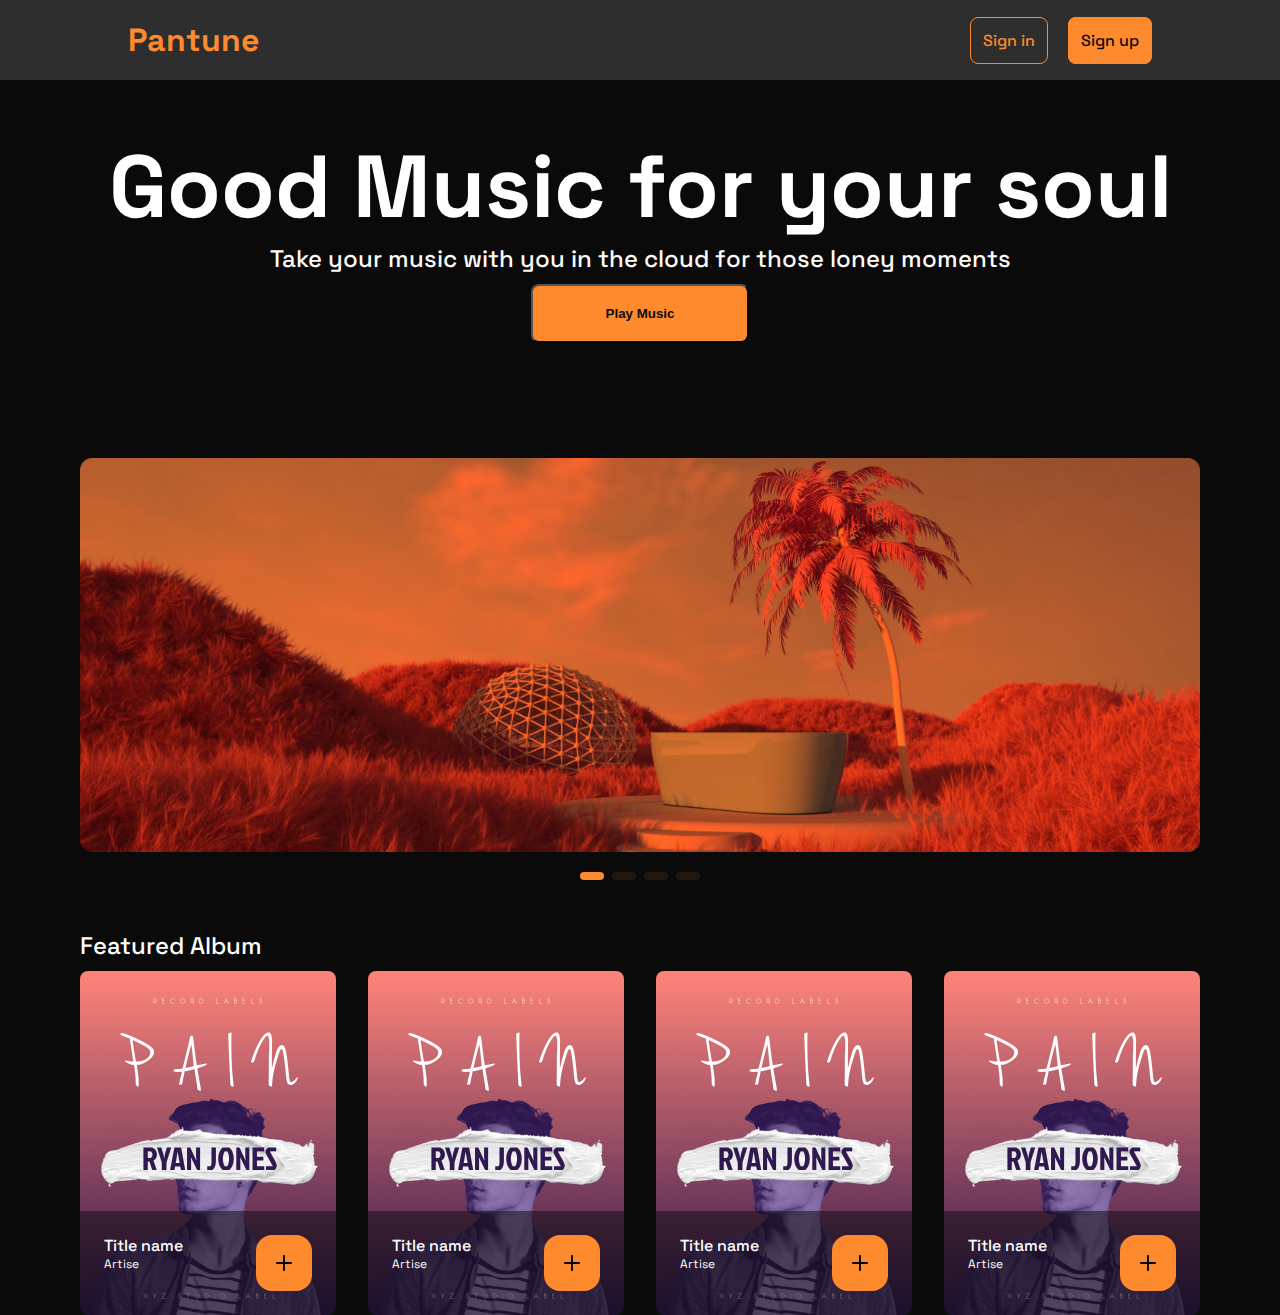
==== index.html @ e86602b0 "All files added" ====
<!DOCTYPE html>
<html lang="en">
  <head>
    <meta charset="UTF-8" />
    <meta http-equiv="X-UA-Compatible" content="IE=edge" />
    <meta name="viewport" content="width=device-width, initial-scale=1.0" />
    <link rel="stylesheet" href="styles/style.css" />
    <title>Pantune</title>
  </head>
  <body>
    <nav class="nav-bar">
      <div class="nav-title">Pantune</div>
      <div class="nav-btn">
        <a href="signin.html" class="btn-1">Sign in</a>
        <a href="signup.html" class="btn-2">Sign up</a>
      </div>
    </nav>
    <header class="heading-container">
      <div class="title-container">
        <h1 class="heading-text">Good Music for your soul</h1>
        <p class="heading-desc">
          Take your music with you in the cloud for those loney moments
        </p>
      </div>
      <div class="btn-container">
        <button class="heading-btn">Play Music</button>
      </div>
    </header>
    <div class="slider-div">
      <img
        id="slide-image"
        class="slide-image"
        src="/images/Slider.png"
        alt="slide-image-1"
      />
      <div id="indicator-container">
        <div class="active-slider"></div>
        <div class="slide-indicator"></div>
        <div class="slide-indicator"></div>
        <div class="slide-indicator"></div>
      </div>
    </div>
    <section id="featured-section">
      <div class="section-container">
        <div class="section-title">Featured Album</div>
        <div class="section-card">
          <div class="card-item">
            <div class="overlay">
              <div class="overlay-text">
                <p class="title">Title name</p>
                <p class="artise">Artise</p>
              </div>
              <div class="overlay-icon">
                <svg
                  width="16"
                  height="16"
                  viewBox="0 0 16 16"
                  fill="none"
                  xmlns="http://www.w3.org/2000/svg"
                >
                  <path
                    id="Vector"
                    d="M15 7H9V1C9 0.734784 8.89464 0.48043 8.70711 0.292893C8.51957 0.105357 8.26522 0 8 0C7.73478 0 7.48043 0.105357 7.29289 0.292893C7.10536 0.48043 7 0.734784 7 1V7H1C0.734784 7 0.48043 7.10536 0.292893 7.29289C0.105357 7.48043 0 7.73478 0 8C0 8.26522 0.105357 8.51957 0.292893 8.70711C0.48043 8.89464 0.734784 9 1 9H7V15C7 15.2652 7.10536 15.5196 7.29289 15.7071C7.48043 15.8946 7.73478 16 8 16C8.26522 16 8.51957 15.8946 8.70711 15.7071C8.89464 15.5196 9 15.2652 9 15V9H15C15.2652 9 15.5196 8.89464 15.7071 8.70711C15.8946 8.51957 16 8.26522 16 8C16 7.73478 15.8946 7.48043 15.7071 7.29289C15.5196 7.10536 15.2652 7 15 7Z"
                    fill="black"
                  />
                </svg>
              </div>
            </div>
          </div>
          <div class="card-item">
            <div class="overlay">
              <div class="overlay-text">
                <p class="title">Title name</p>
                <p class="artise">Artise</p>
              </div>
              <div class="overlay-icon">
                <svg
                  width="16"
                  height="16"
                  viewBox="0 0 16 16"
                  fill="none"
                  xmlns="http://www.w3.org/2000/svg"
                >
                  <path
                    id="Vector"
                    d="M15 7H9V1C9 0.734784 8.89464 0.48043 8.70711 0.292893C8.51957 0.105357 8.26522 0 8 0C7.73478 0 7.48043 0.105357 7.29289 0.292893C7.10536 0.48043 7 0.734784 7 1V7H1C0.734784 7 0.48043 7.10536 0.292893 7.29289C0.105357 7.48043 0 7.73478 0 8C0 8.26522 0.105357 8.51957 0.292893 8.70711C0.48043 8.89464 0.734784 9 1 9H7V15C7 15.2652 7.10536 15.5196 7.29289 15.7071C7.48043 15.8946 7.73478 16 8 16C8.26522 16 8.51957 15.8946 8.70711 15.7071C8.89464 15.5196 9 15.2652 9 15V9H15C15.2652 9 15.5196 8.89464 15.7071 8.70711C15.8946 8.51957 16 8.26522 16 8C16 7.73478 15.8946 7.48043 15.7071 7.29289C15.5196 7.10536 15.2652 7 15 7Z"
                    fill="black"
                  />
                </svg>
              </div>
            </div>
          </div>
          <div class="card-item">
            <div class="overlay">
              <div class="overlay-text">
                <p class="title">Title name</p>
                <p class="artise">Artise</p>
              </div>
              <div class="overlay-icon">
                <svg
                  width="16"
                  height="16"
                  viewBox="0 0 16 16"
                  fill="none"
                  xmlns="http://www.w3.org/2000/svg"
                >
                  <path
                    id="Vector"
                    d="M15 7H9V1C9 0.734784 8.89464 0.48043 8.70711 0.292893C8.51957 0.105357 8.26522 0 8 0C7.73478 0 7.48043 0.105357 7.29289 0.292893C7.10536 0.48043 7 0.734784 7 1V7H1C0.734784 7 0.48043 7.10536 0.292893 7.29289C0.105357 7.48043 0 7.73478 0 8C0 8.26522 0.105357 8.51957 0.292893 8.70711C0.48043 8.89464 0.734784 9 1 9H7V15C7 15.2652 7.10536 15.5196 7.29289 15.7071C7.48043 15.8946 7.73478 16 8 16C8.26522 16 8.51957 15.8946 8.70711 15.7071C8.89464 15.5196 9 15.2652 9 15V9H15C15.2652 9 15.5196 8.89464 15.7071 8.70711C15.8946 8.51957 16 8.26522 16 8C16 7.73478 15.8946 7.48043 15.7071 7.29289C15.5196 7.10536 15.2652 7 15 7Z"
                    fill="black"
                  />
                </svg>
              </div>
            </div>
          </div>
          <div class="card-item">
            <div class="overlay">
              <div class="overlay-text">
                <p class="title">Title name</p>
                <p class="artise">Artise</p>
              </div>
              <div class="overlay-icon">
                <svg
                  width="16"
                  height="16"
                  viewBox="0 0 16 16"
                  fill="none"
                  xmlns="http://www.w3.org/2000/svg"
                >
                  <path
                    id="Vector"
                    d="M15 7H9V1C9 0.734784 8.89464 0.48043 8.70711 0.292893C8.51957 0.105357 8.26522 0 8 0C7.73478 0 7.48043 0.105357 7.29289 0.292893C7.10536 0.48043 7 0.734784 7 1V7H1C0.734784 7 0.48043 7.10536 0.292893 7.29289C0.105357 7.48043 0 7.73478 0 8C0 8.26522 0.105357 8.51957 0.292893 8.70711C0.48043 8.89464 0.734784 9 1 9H7V15C7 15.2652 7.10536 15.5196 7.29289 15.7071C7.48043 15.8946 7.73478 16 8 16C8.26522 16 8.51957 15.8946 8.70711 15.7071C8.89464 15.5196 9 15.2652 9 15V9H15C15.2652 9 15.5196 8.89464 15.7071 8.70711C15.8946 8.51957 16 8.26522 16 8C16 7.73478 15.8946 7.48043 15.7071 7.29289C15.5196 7.10536 15.2652 7 15 7Z"
                    fill="black"
                  />
                </svg>
              </div>
            </div>
          </div>
        </div>
      </div>
    </section>
  </body>
  <script src="script.js"></script>
</html>
---- styles/style.css ----
@import url("https://fonts.googleapis.com/css2?family=Space+Grotesk:wght@300;400;500;600&display=swap");
* {
  margin: 0;
  box-sizing: border-box;
}
body {
  font-family: "space Grotesk", sans-serif;
  background-color: #0a0a0a;
}
.nav-bar {
  display: flex;
  align-items: center;
  justify-content: space-between;
  background-color: #2e2e2e;
  padding: 1rem 8rem;
  height: 5rem;
}

.nav-title {
  font-weight: 700;
  font-size: 2rem;
  color: #ff8a2e;
}

.nav-btn a {
  width: 4.75rem;
  height: 3rem;
  -webkit-border-radius: 0.5rem;
  -moz-border-radius: 0.5rem;
  -ms-border-radius: 0.5rem;
  -o-border-radius: 0.5rem;
  text-decoration: none;
  padding: 12px;
  border-radius: 0.5rem;
  border: 1px solid #ff8a2e;
  font-weight: 500;
  font-size: 1rem;
}

.btn-1 {
  background-color: #2e2e2e;
  color: #ff8a2e;
}

.btn-2 {
  background-color: #ff8a2e;
  color: #0a0a0a;
  margin-left: 1rem;
}
.heading-container {
  display: flex;
  flex-direction: column;
  align-items: center;
  text-align: center;
  margin-top: 50px;
}
.title-container {
  height: 9.625rem;
}

.heading-text {
  font-weight: 700;
  font-size: 5.5rem;
  color: #ffffff;
}

.heading-desc {
  font-weight: 500;
  font-size: 1.5rem;
  color: #fffbf9;
}

.btn-container {
  height: 9.635rem;
}

.heading-btn {
  background-color: #ff8a2e;
  width: 13.625rem;
  height: 3.6875rem;
  -webkit-border-radius: 0.5rem;
  -moz-border-radius: 0.5rem;
  -ms-border-radius: 0.5rem;
  -o-border-radius: 0.5rem;
  border-radius: 0.5rem;
  color: hsl(0, 0%, 4%);
  font-weight: 600;
  font: size 1.125rem;
}

.slider-div {
  display: flex;
  flex-direction: column;
  align-items: center;
  justify-content: center;
  padding: 20px;
}

/* img.slide-image {
  width: 100%;
} */

.slide-image {
  width: 70rem;
}
#indicator-container {
  display: flex;
  margin: 16px;
}

.active-slider {
  background-color: #ff8a2e;
  width: 1.5rem;
  height: 0.5rem;
  margin: 0.25rem;
  -webkit-border-radius: 0.25rem;
  -moz-border-radius: 0.25rem;
  -ms-border-radius: 0.25rem;
  -o-border-radius: 0.25rem;
  border-radius: 0.25rem;
}

.slide-indicator {
  background-color: #ff8a2e;
  opacity: 0.1;
  width: 1.5rem;
  height: 0.5rem;
  margin: 0.25rem;
  -webkit-border-radius: 0.25rem;
  -moz-border-radius: 0.25rem;
  -ms-border-radius: 0.25rem;
  -o-border-radius: 0.25rem;
  border-radius: 0.25rem;
}

#featured-section {
  display: flex;
  align-items: center;
  justify-content: center;
}

.section-container {
  width: 70rem;
}

.section-card {
  display: flex;
  gap: 2rem;
}

.section-title {
  align-self: flex-start;
  color: #ffffff;
  font-weight: 500;
  font-size: 24px;
  width: 70rem;
  margin: 10px 0;
}

.card-item {
  display: flex;
  align-items: flex-end;
  background-image: url("../images/featured-image.png");
  width: 21.5rem;
  height: 21.5rem;
  /* -webkit-border-radius: 0.5rem;
  -moz-border-radius: 0.5rem;
  -ms-border-radius: 0.5rem;
  -o-border-radius: 0.5rem; */
  border-radius: 0.5rem;
  /* margin: 10px; */
  background-position: center;
}

.overlay {
  display: flex;
  justify-content: space-between;
  padding: 24px;
  background: rgba(10, 10, 10, 0.5);
  width: 100%;
}

.title {
  font-size: 1rem;
  font-weight: 500;
  color: #ffffff;
}

.artise {
  font-weight: 400;
  font-size: 12px;
  color: #ffffff;
}
.overlay-icon {
  display: flex;
  justify-content: center;
  align-items: center;
  background-color: #ff8a2e;
  width: 3.5rem;
  height: 3.5rem;
  border-radius: 1rem;
}
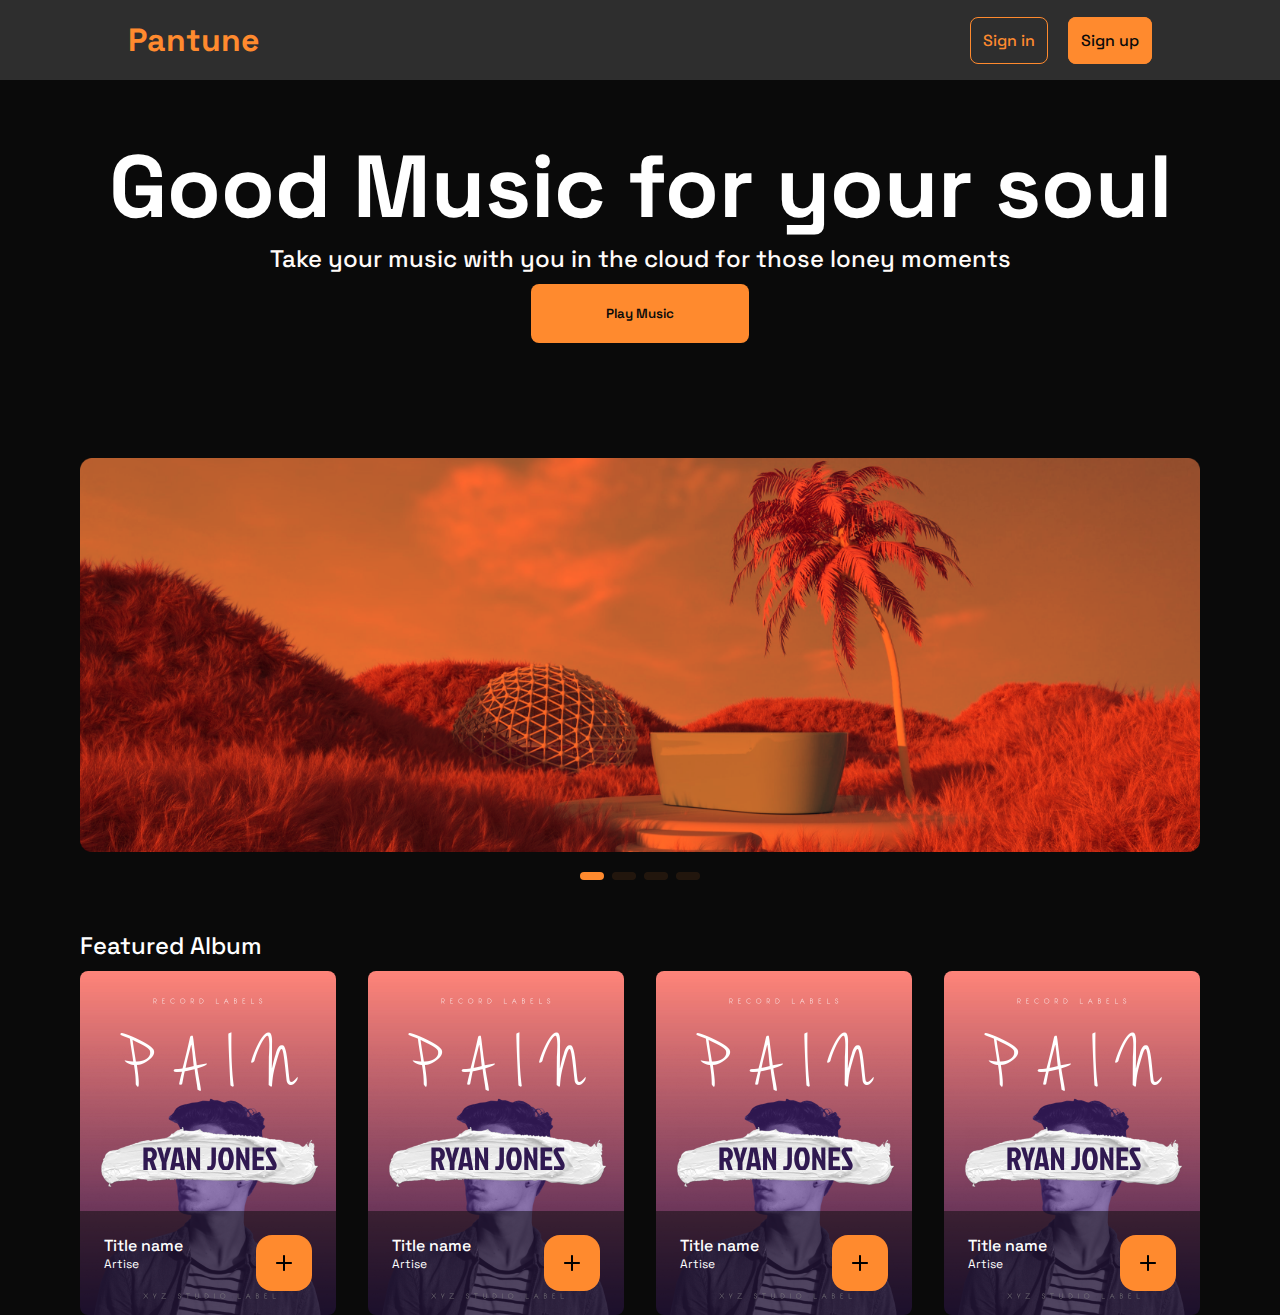
==== commit c3669121: "all" ====
--- a/index.html
+++ b/index.html
@@ -23,7 +23,9 @@
         </p>
       </div>
       <div class="btn-container">
-        <button class="heading-btn">Play Music</button>
+        <a href="home.html">
+          <button class="heading-btn">Play Music</button>
+        </a>
       </div>
     </header>
     <div class="slider-div">
--- a/styles/style.css
+++ b/styles/style.css
@@ -1,10 +1,6 @@
-@import url("https://fonts.googleapis.com/css2?family=Space+Grotesk:wght@300;400;500;600&display=swap");
-* {
-  margin: 0;
-  box-sizing: border-box;
-}
+@import url("base.css");
+
 body {
-  font-family: "space Grotesk", sans-serif;
   background-color: #0a0a0a;
 }
 .nav-bar {
@@ -86,6 +82,7 @@
   color: hsl(0, 0%, 4%);
   font-weight: 600;
   font: size 1.125rem;
+  border: none;
 }
 
 .slider-div {
